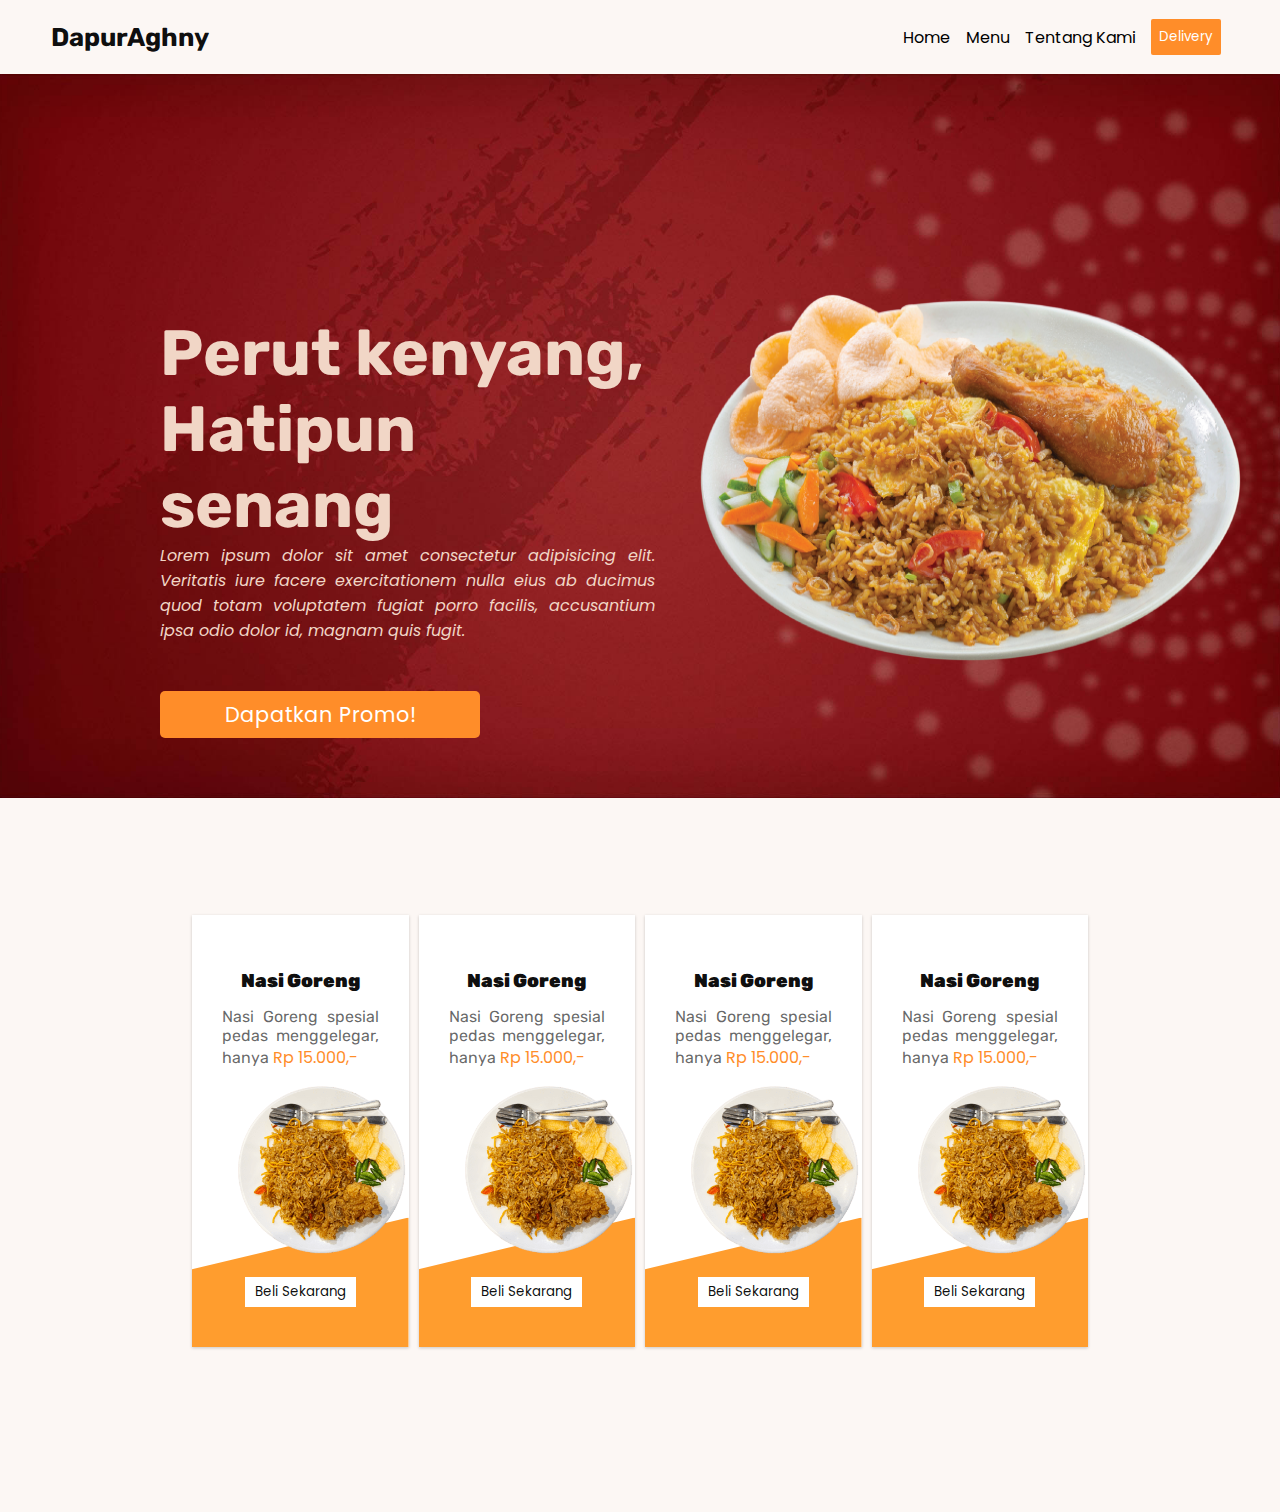
==== index.html @ 4ff03e45 "update all" ====
<!DOCTYPE html>
<html lang="en">
  <head>
    <meta charset="UTF-8" />
    <meta name="viewport" content="width=device-width, initial-scale=1.0" />
    <title>Dapur Aghny</title>
    <link rel="preconnect" href="https://fonts.googleapis.com" />
    <link rel="preconnect" href="https://fonts.gstatic.com" crossorigin />
    <link
      href="https://fonts.googleapis.com/css2?family=Poppins:ital,wght@0,100;0,200;0,300;0,400;0,500;0,600;0,700;0,800;0,900;1,100;1,200;1,300;1,400;1,500;1,600;1,700;1,800;1,900&family=Rubik:ital,wght@0,300;0,400;0,500;0,600;0,700;0,800;0,900;1,300;1,400;1,500;1,600;1,700;1,800;1,900&display=swap"
      rel="stylesheet"
    />

    <link rel="stylesheet" href="./css/app.css" />
  </head>
  <body>
    <div class="navbar">
      <h2 class="navbar-title">DapurAghny</h2>

      <ul class="navbar-list">
        <li>
          <a href="/index.html">Home</a>
        </li>
        <li>
          <a href="/menu.html">Menu</a>
        </li>
        <li>
          <a href="/about.html">Tentang Kami</a>
        </li>
        <li>
          <button class="btn btn-cto">Delivery</button>
        </li>
      </ul>
    </div>

    <div
      class="hero"
      id="home"
      style="background-image: url('./images/hero-bg.jpg')"
    >
      <div class="content">
        <h1>Perut kenyang, Hatipun senang</h1>
        <p>
          Lorem ipsum dolor sit amet consectetur adipisicing elit. Veritatis
          iure facere exercitationem nulla eius ab ducimus quod totam voluptatem
          fugiat porro facilis, accusantium ipsa odio dolor id, magnam quis
          fugit.
        </p>
        <button class="btn btn-primary">Dapatkan Promo!</button>
      </div>
      <img src="./images/nasi-goreng.png" alt="" />
    </div>

    <div class="promo">
      <div class="promo-list">
        <div class="promo-item">
          <div class="promo-card">
            <h3 class="promo-card-title">Nasi Goreng</h3>

            <p class="promo-card-text">
              Nasi Goreng spesial pedas menggelegar, hanya
              <span class="promo-card-price">Rp 15.000,-</span>
            </p>

            <img
              src="./images/promo-nasi-goreng.png"
              alt="Promo Nasi Goreng"
              class="promo-card-image"
            />

            <button class="promo-card-cta">Beli Sekarang</button>
          </div>
        </div>
        <div class="promo-item">
          <div class="promo-card">
            <h3 class="promo-card-title">Nasi Goreng</h3>

            <p class="promo-card-text">
              Nasi Goreng spesial pedas menggelegar, hanya
              <span class="promo-card-price">Rp 15.000,-</span>
            </p>

            <img
              src="./images/promo-nasi-goreng.png"
              alt="Promo Nasi Goreng"
              class="promo-card-image"
            />

            <button class="promo-card-cta">Beli Sekarang</button>
          </div>
        </div>
        <div class="promo-item">
          <div class="promo-card">
            <h3 class="promo-card-title">Nasi Goreng</h3>

            <p class="promo-card-text">
              Nasi Goreng spesial pedas menggelegar, hanya
              <span class="promo-card-price">Rp 15.000,-</span>
            </p>

            <img
              src="./images/promo-nasi-goreng.png"
              alt="Promo Nasi Goreng"
              class="promo-card-image"
            />

            <button class="promo-card-cta">Beli Sekarang</button>
          </div>
        </div>
        <div class="promo-item">
          <div class="promo-card">
            <h3 class="promo-card-title">Nasi Goreng</h3>

            <p class="promo-card-text">
              Nasi Goreng spesial pedas menggelegar, hanya
              <span class="promo-card-price">Rp 15.000,-</span>
            </p>

            <img
              src="./images/promo-nasi-goreng.png"
              alt="Promo Nasi Goreng"
              class="promo-card-image"
            />

            <button class="promo-card-cta">Beli Sekarang</button>
          </div>
        </div>
      </div>
    </div>
  </body>
</html>
---- css/app.css ----
:root {
    --rich-black-fogra-29: hsl(210, 26%, 7%);
    --champagne-pink_20: hsla(23, 61%, 86%, 0.2);
    --independence_30: hsla(245, 17%, 29%, 0.3);
    --gray-x-11-gray: hsl(0, 0%, 73%);
    --champagne-pink: hsl(23, 61%, 86%);
    --spanish-gray: hsl(0, 0%, 60%);
    --sonic-silver: hsl(0, 0%, 47%);
    --deep-saffron: hsl(32, 100%, 59%);
    --dark-orange: hsl(28, 100%, 58%);
    --desert-sand: hsl(23, 49%, 82%);
    --isabelline: hsl(38, 44%, 96%);
    --gainsboro: hsl(0, 0%, 87%);
    --tangerine: hsl(31, 84%, 50%);
    --cinnabar: hsl(3, 90%, 55%);
    --black_95: hsla(0, 0%, 0%, 0.95);
    --black_60: hsla(0, 0%, 0%, 0.60);
    --cultured: hsl(0, 0%, 93%);
    --white: hsl(0, 0%, 100%);
    --black: hsl(0, 0%, 0%);
    --onyx: hsl(0, 0%, 27%);

    --font-poppins: "Poppins", sans-serif;
    --font-rubik: "Rubik", sans-serif;
}

/* Reset */
* {
    margin: 0;
    padding: 0;
    box-sizing: border-box;
    font-family: var(--font-poppins);
    /* font-family: 'Roboto', sans-serif; */
}

/* Basic Styling */
h1,h2,h3,h4,h5,h6 {
    font-family: var(--font-rubik);
    color: var(--black_95);
}

p {
    color: var(--black_60);
}

body {
    min-height: 100vh;
    min-width: 100%;
    margin-bottom: 10rem;

    background-color: var(--champagne-pink_20);
}

/* Navbar Section Start */
.navbar {
    min-width: 100vh;
    display: flex;
    justify-content: space-between;
    align-items: center;
    padding: 1.2rem;
    box-shadow: 1px 1px 3px rgba(1, 1, 1, .6);
}

.navbar-title {
    font-size: 1.6rem;
    font-weight: bold;
    margin-left: 2rem;
}

.navbar-list {
    display: flex;
    align-items: center;
    list-style-type: none;
    margin-right: 2rem;
}

.navbar-list li {
    padding-left: .5rem;
    padding-right: .5rem;
}

.navbar-list li a {
    text-decoration: none;
    color: black;
}

.btn {
    cursor: pointer;
    padding: .5rem;
    border: none;
    border-radius: 2px;
}

.btn-cto {
    background-color: var(--dark-orange);
    color: white;
}

.btn-cto:hover {
    background-color: var(--tangerine);
}

/* Navbar Section End */

/* Hero Section Start */
.hero {
    background-repeat: no-repeat;
    background-size: cover;
    background-position: center;

    padding-block: 145px 60px;

    display: flex;
    flex-direction: row;
    justify-content: space-between;
    /* align-items: center; */
}

.hero img {
    width: 700px;
}

.hero .content {
    display: flex;
    flex-direction: column;
    align-items: inherit;
    margin-left: 10rem;
}

.hero .content h1 {
    color: var(--champagne-pink);
    margin-inline: auto;
    max-width: 15ch;
    font-size: 4rem;

    margin-top: 6rem;
}

.hero .content p {
    color: var(--champagne-pink);
    font-style: italic;
    text-align: justify;
    max-width: 60ch;
    font-size: 1rem;
}

.hero .content .btn {
    cursor: pointer;
    padding: .5rem;
    border: none;
    border-radius: 2px;

    background-color: var(--dark-orange);
    color: var(--white);
    font-size: 1.3rem;
    width: 20rem;
    border-radius: 5px;
    margin-top: 3rem;
}

/* Hero Section End */

/*  Promo Section Start */

.promo {
    margin-top: 7rem;
    margin-left: auto;
    margin-right: auto;
    min-width: calc(25% - 7.5px);
    max-width: 70%;
}

.promo-list {
    display: flex;
    flex-direction: row;
    justify-content: center;
    align-items: center;
}

.promo-item {
    margin: 5px;
    min-width: calc(25% - 7.5px);
}

.promo-card {
    position: relative;
    background-color: var(--white);
    text-align: center;
    padding: 40px 30px;
    box-shadow: 0 1px 3px rgba(1, 1, 1, .2);
    z-index: 1;
}

.promo-card::after {
    content: "";
    position: absolute;
    inset: 0;
    background-color: var(--deep-saffron);
    clip-path: polygon(0 40%, 100% 0%, 100% 100%, 0 100%);
    transform: scaleY(.3);
    transform-origin: bottom;
    z-index: -1;
    transition: 0.25s ease;
}

.promo-card:hover::after {
    clip-path: polygon(0 0%, 100% 0%, 100% 100%, 0 100%);
    transform: scaleY(1);
}

.promo-card:hover :is(.promo-card-title, .promo-card-text) {
    color: var(--white);
}

.promo-card:hover :is(.promo-card-price) {
    color: var(--black_60);
}
.promo-card-title {
    font-family: var(--font-rubik);
    font-weight: 900;
    margin-block: 15px;
}

.promo-card-text {
    font-family: var(--font-rubik);
    text-align: justify;
}

.promo-card-image {
    width: 200px;
}

.promo-card-cta {
    cursor: pointer;
    border: none;
    background-color: var(--white);
    color: var(--black_95);
    padding: 5px 10px;
    transition: .2s ease;
}

.promo-card-cta:hover {
    background-color: var(--cultured);
}

.promo-card-price {
    color: var(--dark-orange);
}

/* Promo Section End */
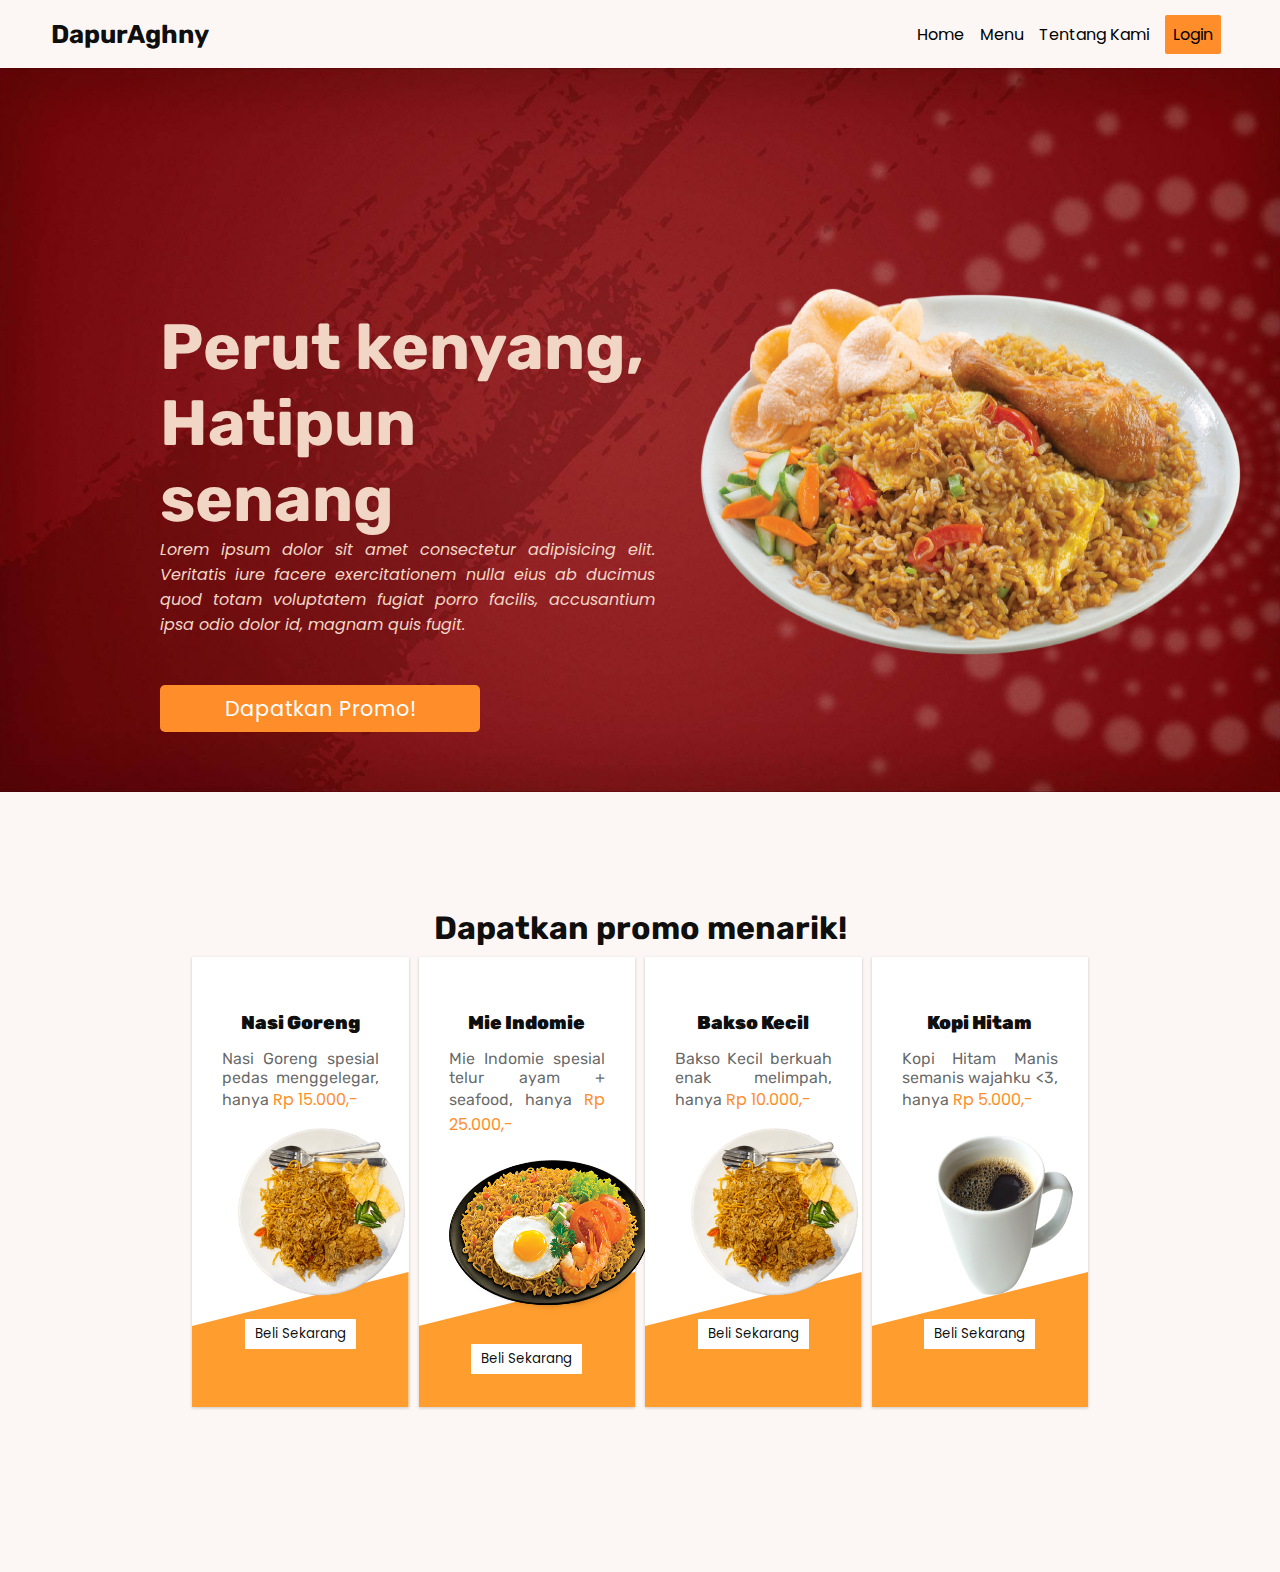
==== commit 921f25cc: "update all" ====
--- a/index.html
+++ b/index.html
@@ -28,7 +28,7 @@
           <a href="/about.html">Tentang Kami</a>
         </li>
         <li>
-          <button class="btn btn-cto">Delivery</button>
+          <a href="/auth/login.html" class="btn btn-cto">Login</a>
         </li>
       </ul>
     </div>
@@ -52,6 +52,7 @@
     </div>
 
     <div class="promo">
+      <h3 class="promo-title">Dapatkan promo menarik!</h3>
       <div class="promo-list">
         <div class="promo-item">
           <div class="promo-card">
@@ -73,11 +74,29 @@
         </div>
         <div class="promo-item">
           <div class="promo-card">
-            <h3 class="promo-card-title">Nasi Goreng</h3>
+            <h3 class="promo-card-title">Mie Indomie</h3>
 
             <p class="promo-card-text">
-              Nasi Goreng spesial pedas menggelegar, hanya
-              <span class="promo-card-price">Rp 15.000,-</span>
+              Mie Indomie spesial telur ayam + seafood, hanya
+              <span class="promo-card-price">Rp 25.000,-</span>
+            </p>
+
+            <img
+              src="./images/promo-mie-indomie.png"
+              alt="Promo Nasi Goreng"
+              class="promo-card-image"
+            />
+
+            <button class="promo-card-cta">Beli Sekarang</button>
+          </div>
+        </div>
+        <div class="promo-item">
+          <div class="promo-card">
+            <h3 class="promo-card-title">Bakso Kecil</h3>
+
+            <p class="promo-card-text">
+              Bakso Kecil berkuah enak melimpah, hanya
+              <span class="promo-card-price">Rp 10.000,-</span>
             </p>
 
             <img
@@ -91,41 +110,24 @@
         </div>
         <div class="promo-item">
           <div class="promo-card">
-            <h3 class="promo-card-title">Nasi Goreng</h3>
+            <h3 class="promo-card-title">Kopi Hitam</h3>
 
             <p class="promo-card-text">
-              Nasi Goreng spesial pedas menggelegar, hanya
-              <span class="promo-card-price">Rp 15.000,-</span>
+              Kopi Hitam Manis semanis wajahku &lt;3, hanya
+              <span class="promo-card-price">Rp 5.000,-</span>
             </p>
 
             <img
-              src="./images/promo-nasi-goreng.png"
+              src="./images/promo-kopi-hitam.png"
               alt="Promo Nasi Goreng"
               class="promo-card-image"
             />
-
-            <button class="promo-card-cta">Beli Sekarang</button>
-          </div>
-        </div>
-        <div class="promo-item">
-          <div class="promo-card">
-            <h3 class="promo-card-title">Nasi Goreng</h3>
-
-            <p class="promo-card-text">
-              Nasi Goreng spesial pedas menggelegar, hanya
-              <span class="promo-card-price">Rp 15.000,-</span>
-            </p>
-
-            <img
-              src="./images/promo-nasi-goreng.png"
-              alt="Promo Nasi Goreng"
-              class="promo-card-image"
-            />
-
             <button class="promo-card-cta">Beli Sekarang</button>
           </div>
         </div>
       </div>
     </div>
+
+    <div class="menu"></div>
   </body>
 </html>
--- a/css/app.css
+++ b/css/app.css
@@ -170,11 +170,18 @@
     max-width: 70%;
 }
 
+.promo-title {
+    font-size: 2rem;
+    text-align: center;
+    padding-top: 5px;
+    padding-bottom: 5px;
+}
+
 .promo-list {
     display: flex;
     flex-direction: row;
+    align-items: center;
     justify-content: center;
-    align-items: center;
 }
 
 .promo-item {
@@ -189,6 +196,8 @@
     padding: 40px 30px;
     box-shadow: 0 1px 3px rgba(1, 1, 1, .2);
     z-index: 1;
+
+    height: 450px;
 }
 
 .promo-card::after {
@@ -215,6 +224,7 @@
 .promo-card:hover :is(.promo-card-price) {
     color: var(--black_60);
 }
+
 .promo-card-title {
     font-family: var(--font-rubik);
     font-weight: 900;
@@ -228,6 +238,7 @@
 
 .promo-card-image {
     width: 200px;
+    min-height: 200px;
 }
 
 .promo-card-cta {
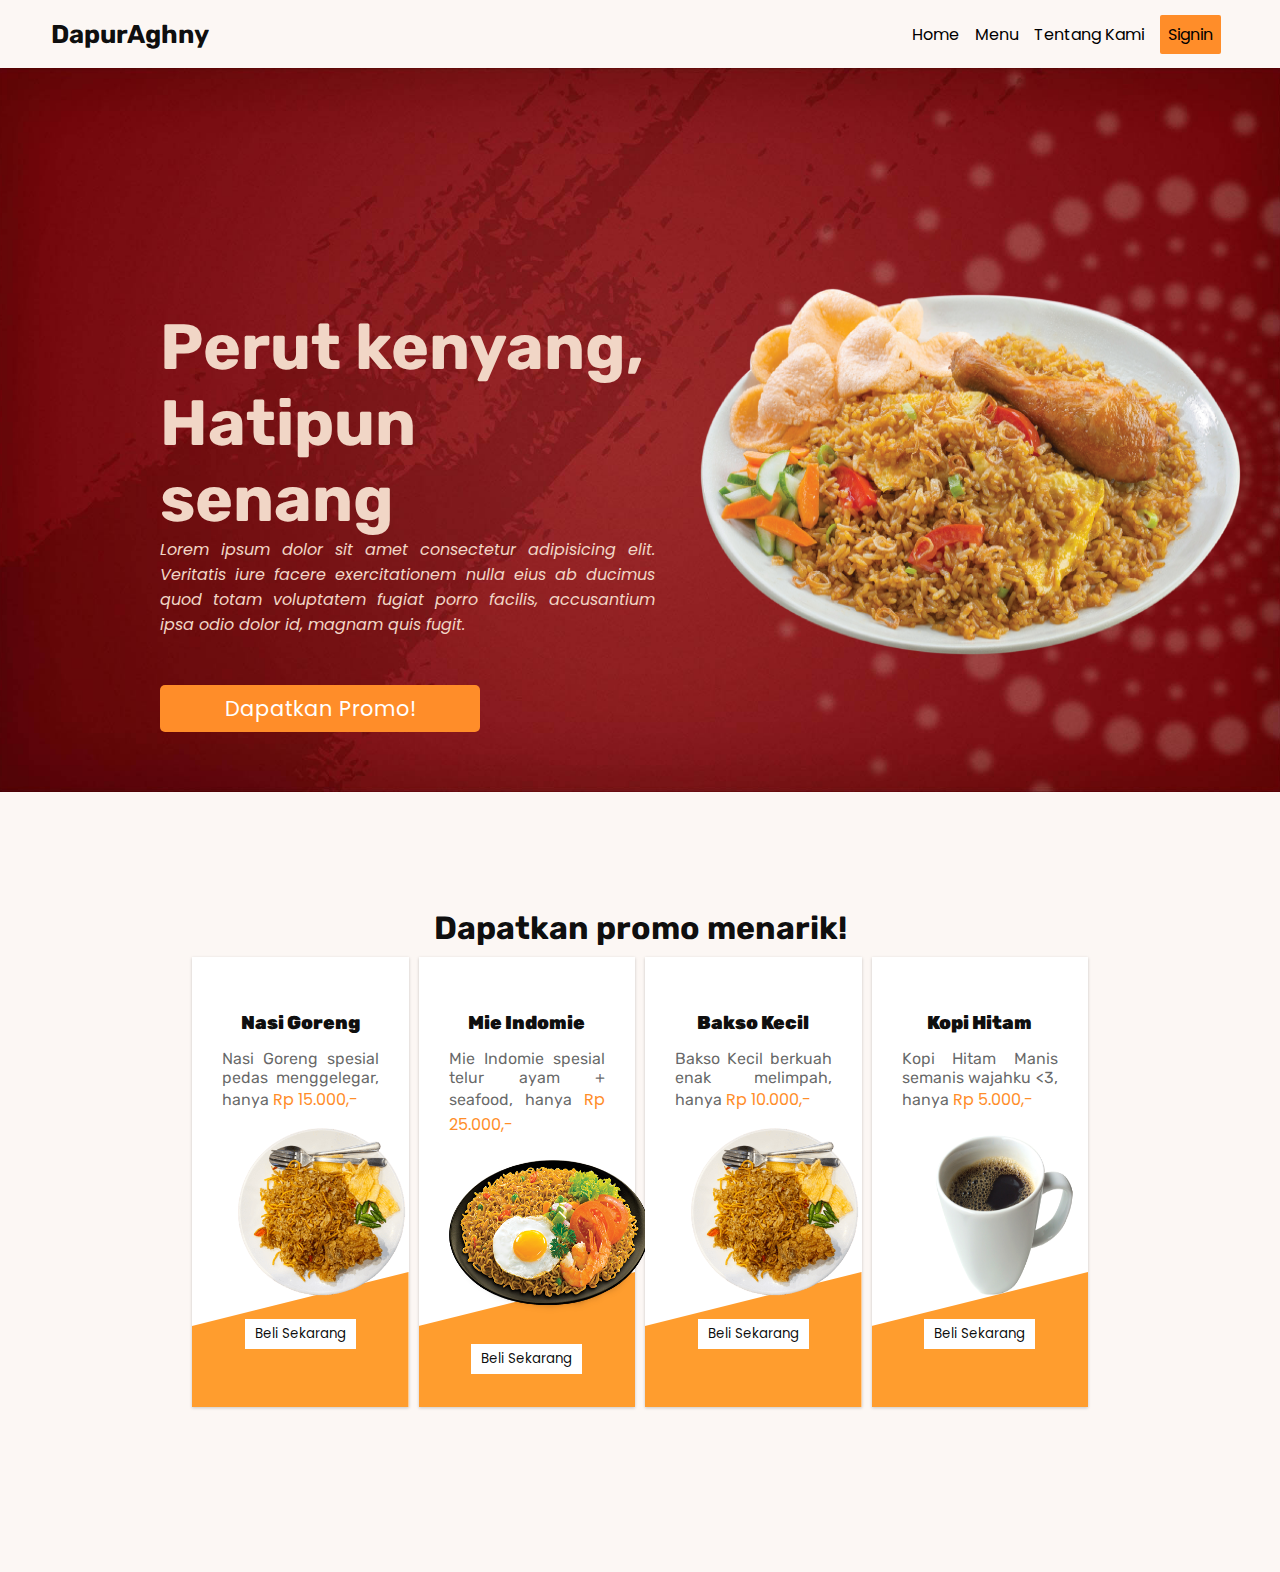
==== commit 9a740c08: "update all bang" ====
--- a/index.html
+++ b/index.html
@@ -28,7 +28,7 @@
           <a href="/about.html">Tentang Kami</a>
         </li>
         <li>
-          <a href="/auth/login.html" class="btn btn-cto">Login</a>
+          <a href="/auth/signin.html" class="btn btn-cto">Signin</a>
         </li>
       </ul>
     </div>
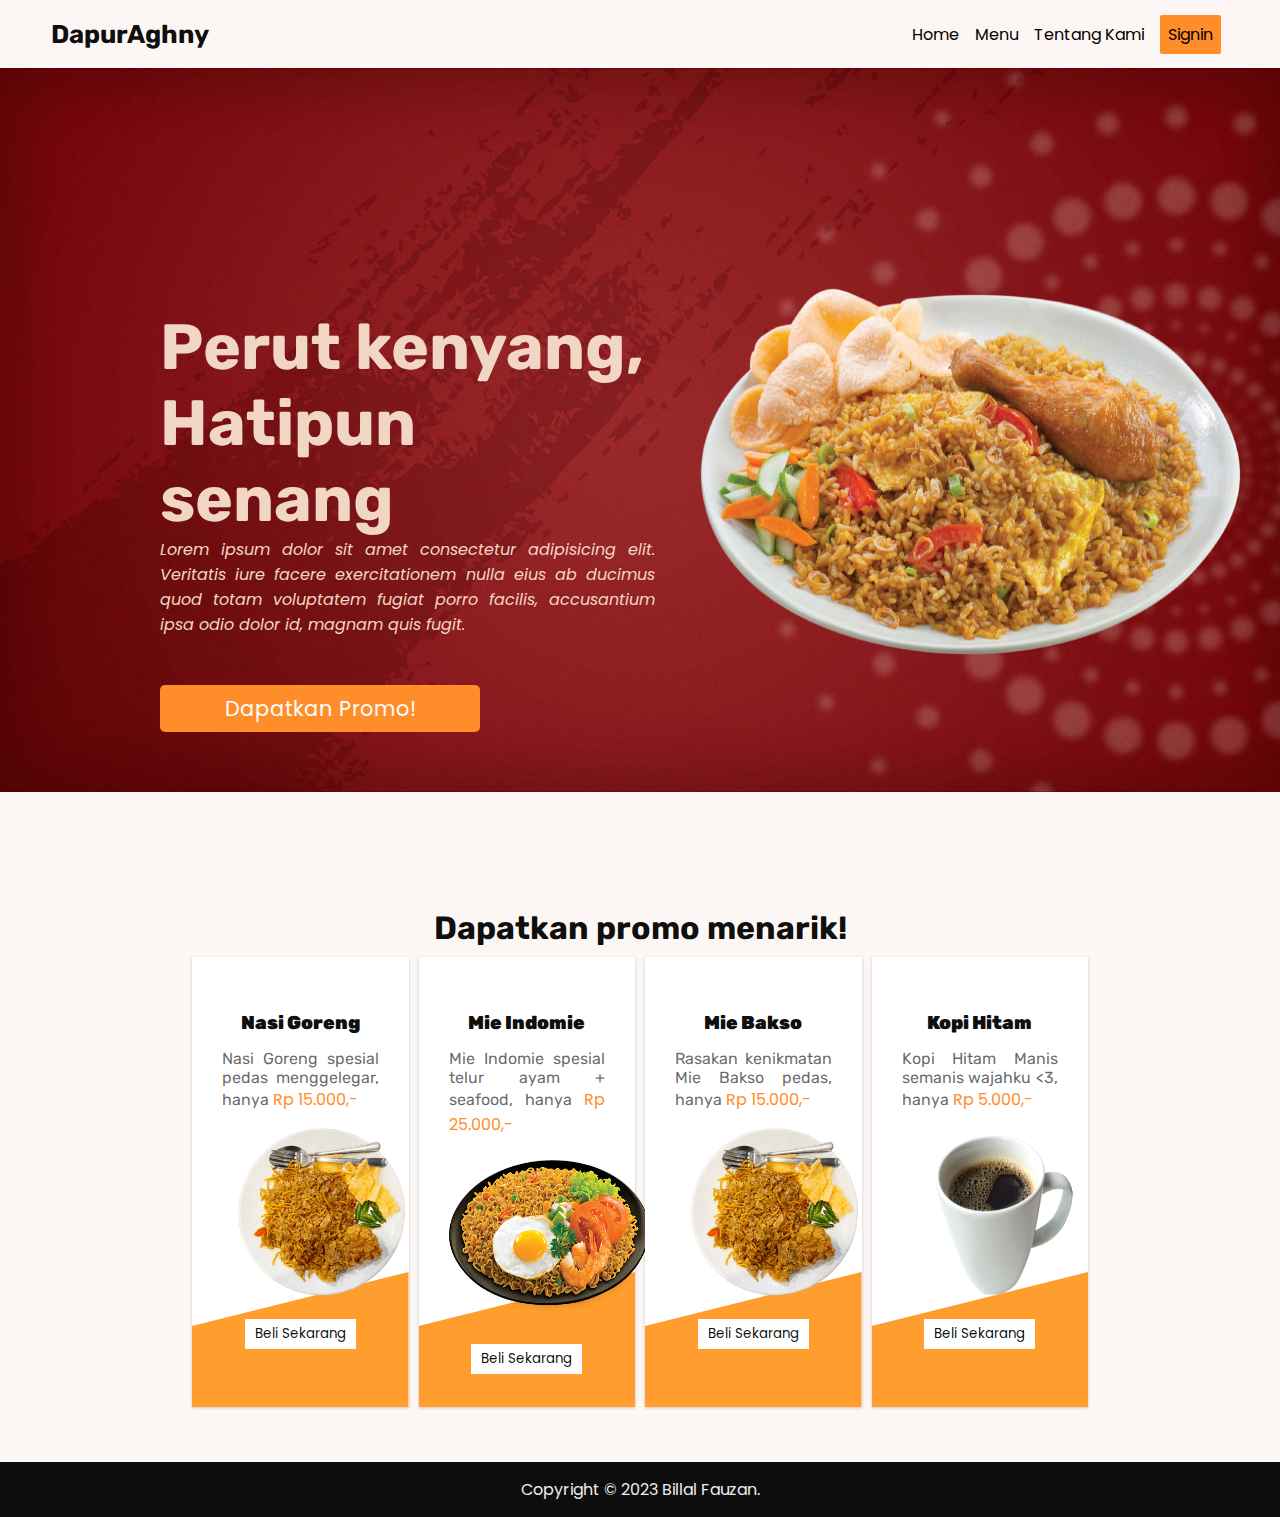
==== commit 9e757fa3: "update all" ====
--- a/index.html
+++ b/index.html
@@ -46,12 +46,14 @@
           fugiat porro facilis, accusantium ipsa odio dolor id, magnam quis
           fugit.
         </p>
-        <button class="btn btn-primary">Dapatkan Promo!</button>
+        <a href="/#promo">
+          <button class="btn btn-primary">Dapatkan Promo!</button>
+        </a>
       </div>
       <img src="./images/nasi-goreng.png" alt="" />
     </div>
 
-    <div class="promo">
+    <div class="promo" id="promo">
       <h3 class="promo-title">Dapatkan promo menarik!</h3>
       <div class="promo-list">
         <div class="promo-item">
@@ -69,7 +71,9 @@
               class="promo-card-image"
             />
 
-            <button class="promo-card-cta">Beli Sekarang</button>
+            <a href="/menu.html">
+              <button class="promo-card-cta">Beli Sekarang</button>
+            </a>
           </div>
         </div>
         <div class="promo-item">
@@ -83,20 +87,22 @@
 
             <img
               src="./images/promo-mie-indomie.png"
-              alt="Promo Nasi Goreng"
+              alt="Promo Mie Indomie"
               class="promo-card-image"
             />
 
-            <button class="promo-card-cta">Beli Sekarang</button>
+            <a href="/menu.html">
+              <button class="promo-card-cta">Beli Sekarang</button>
+            </a>
           </div>
         </div>
         <div class="promo-item">
           <div class="promo-card">
-            <h3 class="promo-card-title">Bakso Kecil</h3>
+            <h3 class="promo-card-title">Mie Bakso</h3>
 
             <p class="promo-card-text">
-              Bakso Kecil berkuah enak melimpah, hanya
-              <span class="promo-card-price">Rp 10.000,-</span>
+              Rasakan kenikmatan Mie Bakso pedas, hanya
+              <span class="promo-card-price">Rp 15.000,-</span>
             </p>
 
             <img
@@ -105,7 +111,9 @@
               class="promo-card-image"
             />
 
-            <button class="promo-card-cta">Beli Sekarang</button>
+            <a href="/menu.html">
+              <button class="promo-card-cta">Beli Sekarang</button>
+            </a>
           </div>
         </div>
         <div class="promo-item">
@@ -122,12 +130,17 @@
               alt="Promo Nasi Goreng"
               class="promo-card-image"
             />
-            <button class="promo-card-cta">Beli Sekarang</button>
+            
+            <a href="/menu.html">
+              <button class="promo-card-cta">Beli Sekarang</button>
+            </a>
           </div>
         </div>
       </div>
     </div>
 
-    <div class="menu"></div>
+    <footer class="footer">
+      <p class="footer-copyright">Copyright &copy; 2023 Billal Fauzan.</p>
+    </footer>
   </body>
 </html>
--- a/css/app.css
+++ b/css/app.css
@@ -43,10 +43,13 @@
     color: var(--black_60);
 }
 
+html {
+    scroll-behavior: smooth;
+}
+
 body {
     min-height: 100vh;
     min-width: 100%;
-    margin-bottom: 10rem;
 
     background-color: var(--champagne-pink_20);
 }
@@ -258,4 +261,20 @@
     color: var(--dark-orange);
 }
 
-/* Promo Section End */+/* Promo Section End */
+
+/* Start footer */
+.footer {
+    position: relative;
+    clear: both;
+    bottom: 0;
+    background-color: var(--black_95);
+    margin-top: 50px;
+    padding: 15px;
+}
+
+.footer-copyright {
+    text-align: center;
+    color: var(--cultured);
+}
+/* End footer */